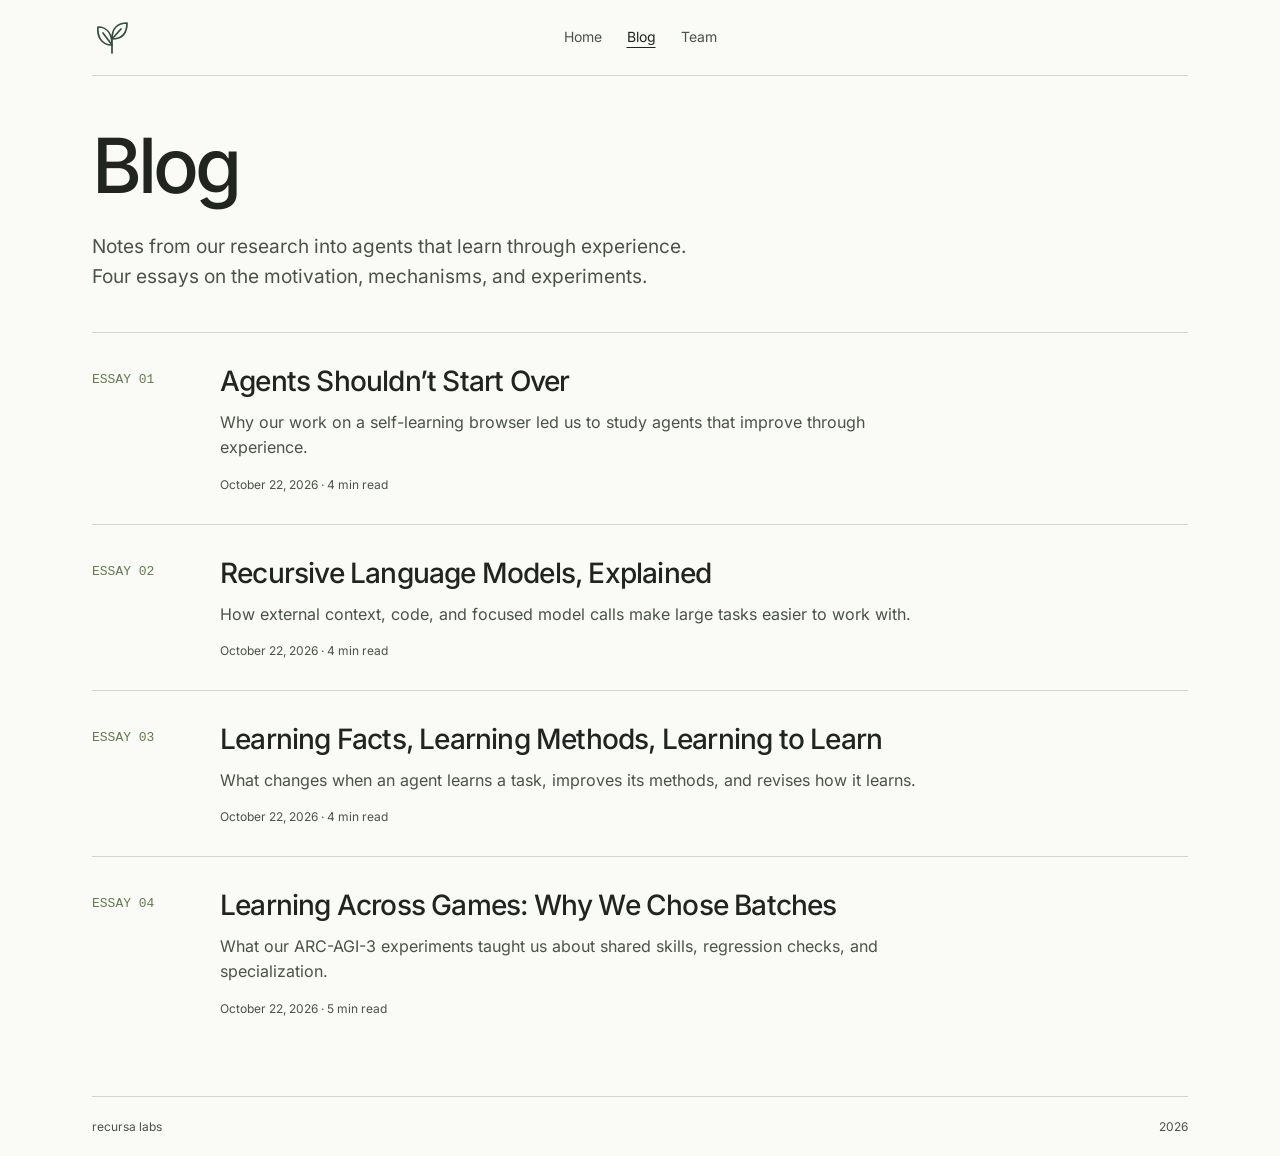
==== blog/index.html @ 312b88f4 "Publish four continual-learning research essays" ====
<!doctype html>
<html lang="en">
<head>
<meta charset="utf-8">
<meta name="viewport" content="width=device-width, initial-scale=1">
<meta name="theme-color" content="#fafaf7">
<title>Blog — recursa labs</title>
<meta name="description" content="Notes from our research into agents that learn through experience.">
<link rel="canonical" href="https://recursa-labs.github.io/blog/">
<meta property="og:type" content="website">
<meta property="og:title" content="Blog">
<meta property="og:description" content="Notes from our research into agents that learn through experience.">
<meta property="og:url" content="https://recursa-labs.github.io/blog/">
<meta property="og:site_name" content="recursa labs">
<link rel="icon" type="image/svg+xml" href="/assets/mark.svg">
<link rel="preload" href="/assets/inter-400.ttf" as="font" type="font/ttf" crossorigin>
<link rel="stylesheet" href="/styles.css">
</head>
<body>
<a class="skip-link" href="#main">Skip to content</a>
<div class="page-shell">
<header class="site-header">
<a href="/#/" class="wordmark" aria-label="recursa labs home"><img src="/assets/mark.svg" width="40" height="40" alt=""></a>
<nav aria-label="Main navigation"><a href="/#/">Home</a><a href="/blog/" aria-current="page">Blog</a><a href="/#/team">Team</a></nav>
</header>
<main id="main" tabindex="-1"><section class="secondary-view" aria-labelledby="blog-title"><h1 id="blog-title">Blog</h1><p class="blog-intro">Notes from our research into agents that learn through experience. Four essays on the motivation, mechanisms, and experiments.</p><ol class="post-list">
<li><a class="post-card" href="/blog/agents-shouldnt-start-over/"><span class="post-number">ESSAY 01</span><div><h2>Agents Shouldn’t Start Over</h2><p>Why our work on a self-learning browser led us to study agents that improve through experience.</p><span class="post-meta">October 22, 2026 · 4 min read</span></div></a></li>
<li><a class="post-card" href="/blog/recursive-language-models/"><span class="post-number">ESSAY 02</span><div><h2>Recursive Language Models, Explained</h2><p>How external context, code, and focused model calls make large tasks easier to work with.</p><span class="post-meta">October 22, 2026 · 4 min read</span></div></a></li>
<li><a class="post-card" href="/blog/learning-to-learn/"><span class="post-number">ESSAY 03</span><div><h2>Learning Facts, Learning Methods, Learning to Learn</h2><p>What changes when an agent learns a task, improves its methods, and revises how it learns.</p><span class="post-meta">October 22, 2026 · 4 min read</span></div></a></li>
<li><a class="post-card" href="/blog/learning-across-games/"><span class="post-number">ESSAY 04</span><div><h2>Learning Across Games: Why We Chose Batches</h2><p>What our ARC-AGI-3 experiments taught us about shared skills, regression checks, and specialization.</p><span class="post-meta">October 22, 2026 · 5 min read</span></div></a></li>
</ol></section></main>
<footer class="site-footer"><span>recursa labs</span><span>2026</span></footer>
</div>
</body>
</html>
---- styles.css ----
@font-face{font-family:Inter;src:url('./assets/inter-400.ttf') format('truetype');font-weight:400;font-display:swap}
@font-face{font-family:Inter;src:url('./assets/inter-500.ttf') format('truetype');font-weight:500;font-display:swap}
@font-face{font-family:Inter;src:url('./assets/inter-600.ttf') format('truetype');font-weight:600;font-display:swap}
:root{--paper:#fafaf7;--ink:#20251f;--muted:#4b5347;--line:#d0d5c9;--green:#627b4e}
*{box-sizing:border-box}html{scroll-padding-top:90px}body{margin:0;background:var(--paper);color:var(--ink);font:400 16px/1.6 Inter,Arial,sans-serif;-webkit-font-smoothing:antialiased}a{color:inherit;text-underline-offset:5px}button{font:inherit;cursor:pointer}a:focus-visible,button:focus-visible{outline:2px solid var(--green);outline-offset:5px}h1,p,figure,dl,dd{margin:0}h1{font-size:76px;font-weight:500;line-height:1.1;letter-spacing:-4px}.page-shell{max-width:1160px;padding:0 32px;margin:auto}.site-header{position:sticky;top:0;z-index:10;display:grid;grid-template-columns:1fr auto 1fr;align-items:center;gap:24px;min-height:76px;border-bottom:1px solid var(--line);background:var(--paper)}.wordmark{display:flex;justify-self:start;align-items:center;text-decoration:none}.wordmark img{display:block;width:40px;height:40px}nav{display:flex;gap:25px;margin:0;font-size:14px}nav a{text-decoration:none;color:var(--muted)}nav a:hover,nav a[aria-current=page]{color:var(--ink);text-decoration:underline}
.hero{display:grid;grid-template-columns:minmax(0,1fr) minmax(0,1.2fr);align-items:center;gap:8px;padding:28px 0 36px}.hero-study{position:relative;min-width:0;margin:0;padding:0;isolation:isolate}.hero-study:before{content:'';position:absolute;inset:2% 0 10%;z-index:-1;background:radial-gradient(ellipse,#e8eddf 0%,#f0f2e9 35%,transparent 70%)}#learning-field{display:block;width:100%;height:450px}.hero-copy{position:relative;z-index:1;padding:0 0 0 8px;transform:translateY(-44px)}.hero-copy h1{font-size:clamp(48px,6vw,76px);white-space:nowrap}.brand-dot{color:var(--green)}.hero-intro{max-width:440px;margin:22px 0 0;font-size:21px;line-height:1.55;letter-spacing:-.3px}.hero-intro br{display:block;content:'';margin-bottom:12px}.tree-annotations{font:9px monospace;letter-spacing:.4px;fill:#64725b}.tree-annotations text{paint-order:stroke;stroke:var(--paper);stroke-width:4px;stroke-linejoin:round}.tree-annotations path{fill:none;stroke:#a4af98;stroke-width:.7}.candidate-markers circle{fill:var(--paper);stroke:#627b4e;stroke-width:1}.generation-labels{opacity:.65}
.research-sections{border-top:1px solid var(--line)}.table-row{min-width:0}.research-sections .table-row{display:grid;grid-template-columns:minmax(180px,1fr) minmax(0,2.5fr);gap:48px;padding:28px 0;border-bottom:1px solid var(--line)}.research-sections .table-row:last-child{border-bottom:0}.research-sections .table-row dt{margin:0}.research-sections .table-row dd{padding:0;max-width:720px}.table-row dt{display:flex;align-items:baseline;gap:16px;font-size:24px;font-weight:500;letter-spacing:-.7px;line-height:1.3;margin-bottom:16px}.section-index{font:400 11px/1.4 monospace;letter-spacing:0;color:var(--green)}.table-row dd{padding-left:30px}.research-sections ul{margin:0;padding-left:20px}.research-sections li{padding-left:4px}.research-sections li+li{margin-top:10px}.research-sections li::marker{color:var(--green);font-size:.75em}dd a{display:inline-block;margin-right:24px;color:var(--ink);text-decoration-color:var(--green)}.lab-note{border-top:1px solid var(--line);padding:36px 0;text-align:center;font-size:32px;font-weight:500;line-height:1.3;letter-spacing:-1px}.lab-note span{color:var(--green)}.site-footer{display:flex;justify-content:space-between;border-top:1px solid var(--line);padding:20px 0;color:var(--muted);font-size:12px}.secondary-view{padding:48px 0;min-height:60vh}.secondary-view h1{margin-bottom:36px}.secondary-view .table-row{border-top:1px solid var(--line);padding-top:24px}.secondary-view dd{padding:0}.skip-link{position:fixed;top:8px;left:8px;padding:8px 16px;background:var(--ink);color:var(--paper);transform:translateY(-200%);z-index:20}.skip-link:focus{transform:none}.noscript-note{padding:16px;text-align:center;font-size:12px}[hidden]{display:none!important}
@media(max-width:800px){.research-sections .table-row{gap:28px}.page-shell{padding:0 24px}#learning-field{height:380px}h1{font-size:66px}.hero-intro{font-size:20px}.table-row dt{font-size:22px}}
@media(max-width:600px){.site-header{gap:16px;min-height:64px}.wordmark{font-size:18px}nav{gap:16px}.hero{grid-template-columns:1fr;gap:0;padding:32px 0 28px}.hero-copy{padding:0}.hero-copy h1{font-size:56px}.hero-study{margin-top:12px}#learning-field{height:320px}h1{font-size:56px;letter-spacing:-3px}.hero-intro{font-size:18px;margin-top:16px}.hero-intro br{display:none}.research-sections .table-row{grid-template-columns:1fr;gap:14px;padding:24px 0}.table-row dt{margin-bottom:12px}.lab-note{font-size:28px;padding:28px 0}.page-shell{padding:0 20px}}
@media(max-width:370px){.site-header{gap:10px}nav{gap:12px;font-size:13px}.wordmark{font-size:16px}h1,.hero-copy h1{font-size:48px}#learning-field{height:280px}}
@media(prefers-reduced-motion:reduce){*,*::before,*::after{scroll-behavior:auto!important}}

main:focus{outline:none}

.blog-intro{max-width:620px;color:var(--muted);font-size:19px;margin:-12px 0 40px}
.post-list{list-style:none;padding:0;margin:0}
.post-list li{border-top:1px solid var(--line)}
.post-card{display:grid;grid-template-columns:100px 1fr;gap:28px;padding:30px 0;text-decoration:none}
.post-card:hover h2{text-decoration:underline;text-decoration-color:var(--green);text-underline-offset:6px}
.post-card .post-number{padding-top:7px;font:13px/1.5 monospace;color:var(--green)}
.post-card h2{font-size:28px;line-height:1.3;font-weight:500;letter-spacing:-.8px;margin:0 0 10px}
.post-card p{max-width:700px;color:var(--muted)}
.post-card .post-meta{display:block;margin-top:14px;font-size:12px;color:var(--muted)}
.article{max-width:760px;margin:0 auto;padding:44px 0 64px;overflow-wrap:break-word}
.article-back{font-size:13px;color:var(--muted)}
.article-header{padding:38px 0 34px;border-bottom:1px solid var(--line);margin-bottom:34px}
.article-kicker{font:12px/1.5 monospace;color:var(--green);letter-spacing:.6px;margin-bottom:16px}
.article h1{font-size:clamp(36px,4.5vw,56px);line-height:1.12;letter-spacing:-2px;text-wrap:balance}
.article-deck{font-size:21px;line-height:1.55;color:var(--muted);margin-top:22px}
.article-meta{font-size:12px;color:var(--muted);margin-top:24px}
.article-body{font-size:17px;line-height:1.85}
.article-body p{margin:0 0 23px}
.article-body h2{font-size:27px;line-height:1.3;font-weight:500;letter-spacing:-.6px;margin:42px 0 18px}
.article-body a{ text-decoration-color:var(--green)}
.article-body ul,.article-body ol{padding-left:24px;margin:0 0 24px}
.article-body li{padding-left:4px;margin:0 0 16px}
.article-body li::marker{color:var(--green)}
.article-body strong{font-weight:600}
.article-body figure{margin:34px 0}
.article-body figure>a{display:block;border:1px solid var(--line);border-radius:8px;overflow:hidden}
.article-body figure img{display:block;width:100%;height:auto}
.article-body figcaption{font-size:13px;line-height:1.65;color:var(--muted);margin-top:12px}
.figure-expand{display:block;font-size:12px;margin-top:6px}
.series-nav{border-top:1px solid var(--line);margin-top:44px;padding-top:28px;font-size:14px}
.series-nav h2{font-size:16px;font-weight:500;margin:0 0 16px}
.series-nav ol{margin:0;padding-left:22px}
.series-nav li{padding:5px 0}
.series-nav [aria-current=page]{color:var(--muted)}
@media(max-width:600px){.post-card{grid-template-columns:1fr;gap:8px;padding:24px 0}.post-card h2{font-size:25px}.article{padding-top:28px}.article-header{padding:28px 0}.article h1{font-size:38px;letter-spacing:-1.4px}.article-deck{font-size:19px}.article-body{font-size:16px;line-height:1.8}.article-body h2{font-size:24px}.article-body figure{margin:28px -8px}.blog-intro{font-size:17px}}
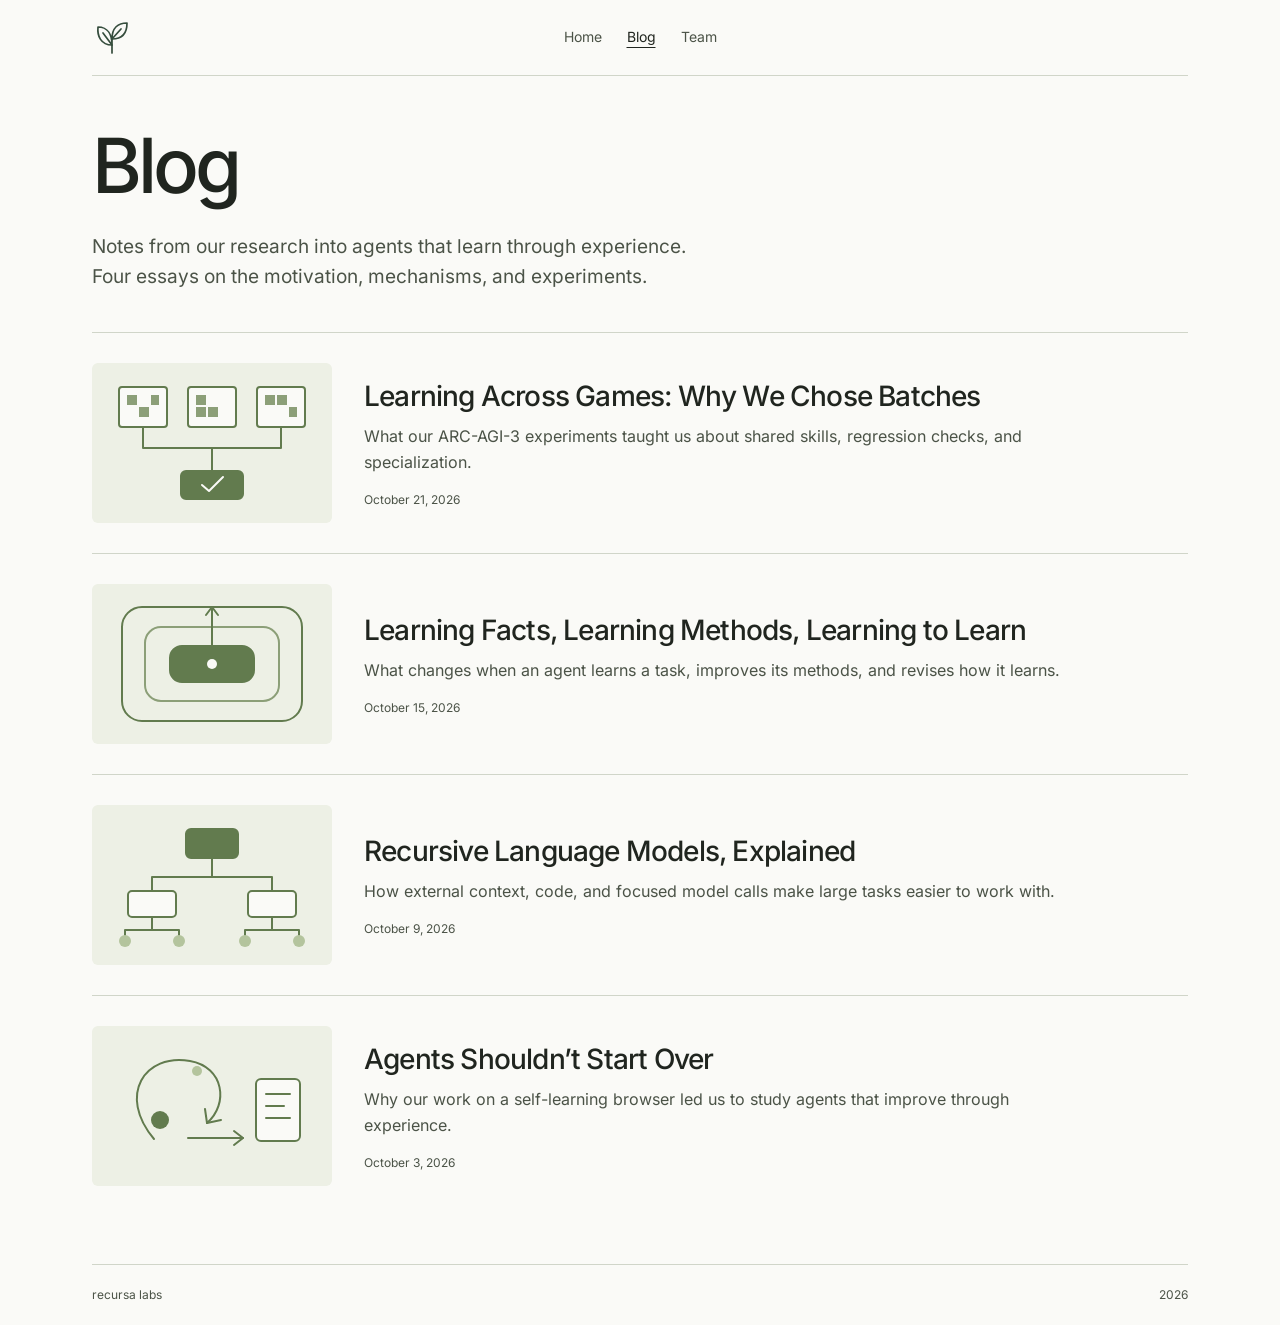
==== commit bed9f483: "Refresh blog presentation and add researcher profiles" ====
--- a/blog/index.html
+++ b/blog/index.html
@@ -24,10 +24,10 @@
 <nav aria-label="Main navigation"><a href="/#/">Home</a><a href="/blog/" aria-current="page">Blog</a><a href="/#/team">Team</a></nav>
 </header>
 <main id="main" tabindex="-1"><section class="secondary-view" aria-labelledby="blog-title"><h1 id="blog-title">Blog</h1><p class="blog-intro">Notes from our research into agents that learn through experience. Four essays on the motivation, mechanisms, and experiments.</p><ol class="post-list">
-<li><a class="post-card" href="/blog/agents-shouldnt-start-over/"><span class="post-number">ESSAY 01</span><div><h2>Agents Shouldn’t Start Over</h2><p>Why our work on a self-learning browser led us to study agents that improve through experience.</p><span class="post-meta">October 22, 2026 · 4 min read</span></div></a></li>
-<li><a class="post-card" href="/blog/recursive-language-models/"><span class="post-number">ESSAY 02</span><div><h2>Recursive Language Models, Explained</h2><p>How external context, code, and focused model calls make large tasks easier to work with.</p><span class="post-meta">October 22, 2026 · 4 min read</span></div></a></li>
-<li><a class="post-card" href="/blog/learning-to-learn/"><span class="post-number">ESSAY 03</span><div><h2>Learning Facts, Learning Methods, Learning to Learn</h2><p>What changes when an agent learns a task, improves its methods, and revises how it learns.</p><span class="post-meta">October 22, 2026 · 4 min read</span></div></a></li>
-<li><a class="post-card" href="/blog/learning-across-games/"><span class="post-number">ESSAY 04</span><div><h2>Learning Across Games: Why We Chose Batches</h2><p>What our ARC-AGI-3 experiments taught us about shared skills, regression checks, and specialization.</p><span class="post-meta">October 22, 2026 · 5 min read</span></div></a></li>
+<li><a class="post-card" href="/blog/learning-across-games/"><img class="post-thumbnail" src="/assets/blog/learning-across-games-cover.svg" width="240" height="160" alt=""><div><h2>Learning Across Games: Why We Chose Batches</h2><p>What our ARC-AGI-3 experiments taught us about shared skills, regression checks, and specialization.</p><span class="post-meta"><time datetime="2026-10-21">October 21, 2026</time></span></div></a></li>
+<li><a class="post-card" href="/blog/learning-to-learn/"><img class="post-thumbnail" src="/assets/blog/learning-to-learn-cover.svg" width="240" height="160" alt=""><div><h2>Learning Facts, Learning Methods, Learning to Learn</h2><p>What changes when an agent learns a task, improves its methods, and revises how it learns.</p><span class="post-meta"><time datetime="2026-10-15">October 15, 2026</time></span></div></a></li>
+<li><a class="post-card" href="/blog/recursive-language-models/"><img class="post-thumbnail" src="/assets/blog/recursive-language-models-cover.svg" width="240" height="160" alt=""><div><h2>Recursive Language Models, Explained</h2><p>How external context, code, and focused model calls make large tasks easier to work with.</p><span class="post-meta"><time datetime="2026-10-09">October 9, 2026</time></span></div></a></li>
+<li><a class="post-card" href="/blog/agents-shouldnt-start-over/"><img class="post-thumbnail" src="/assets/blog/agents-shouldnt-start-over-cover.svg" width="240" height="160" alt=""><div><h2>Agents Shouldn’t Start Over</h2><p>Why our work on a self-learning browser led us to study agents that improve through experience.</p><span class="post-meta"><time datetime="2026-10-03">October 3, 2026</time></span></div></a></li>
 </ol></section></main>
 <footer class="site-footer"><span>recursa labs</span><span>2026</span></footer>
 </div>
--- a/styles.css
+++ b/styles.css
@@ -12,12 +12,14 @@
 
 main:focus{outline:none}
 
+[data-view="home"] h1,.research-sections dt,.lab-note{font-family:Georgia,"Times New Roman",serif;letter-spacing:-.025em}
+
 .blog-intro{max-width:620px;color:var(--muted);font-size:19px;margin:-12px 0 40px}
 .post-list{list-style:none;padding:0;margin:0}
 .post-list li{border-top:1px solid var(--line)}
-.post-card{display:grid;grid-template-columns:100px 1fr;gap:28px;padding:30px 0;text-decoration:none}
+.post-card{display:grid;grid-template-columns:240px minmax(0,1fr);align-items:center;gap:32px;padding:30px 0;text-decoration:none}
 .post-card:hover h2{text-decoration:underline;text-decoration-color:var(--green);text-underline-offset:6px}
-.post-card .post-number{padding-top:7px;font:13px/1.5 monospace;color:var(--green)}
+.post-thumbnail{display:block;width:100%;height:auto;border-radius:6px}
 .post-card h2{font-size:28px;line-height:1.3;font-weight:500;letter-spacing:-.8px;margin:0 0 10px}
 .post-card p{max-width:700px;color:var(--muted)}
 .post-card .post-meta{display:block;margin-top:14px;font-size:12px;color:var(--muted)}
@@ -46,4 +48,16 @@
 .series-nav ol{margin:0;padding-left:22px}
 .series-nav li{padding:5px 0}
 .series-nav [aria-current=page]{color:var(--muted)}
-@media(max-width:600px){.post-card{grid-template-columns:1fr;gap:8px;padding:24px 0}.post-card h2{font-size:25px}.article{padding-top:28px}.article-header{padding:28px 0}.article h1{font-size:38px;letter-spacing:-1.4px}.article-deck{font-size:19px}.article-body{font-size:16px;line-height:1.8}.article-body h2{font-size:24px}.article-body figure{margin:28px -8px}.blog-intro{font-size:17px}}
+@media(max-width:600px){.post-card{grid-template-columns:1fr;gap:20px;padding:24px 0}.post-thumbnail{max-width:360px}.post-card h2{font-size:25px}.article{padding-top:28px}.article-header{padding:28px 0}.article h1{font-size:38px;letter-spacing:-1.4px}.article-deck{font-size:19px}.article-body{font-size:16px;line-height:1.8}.article-body h2{font-size:24px}.article-body figure{margin:28px -8px}.blog-intro{font-size:17px}}
+
+.team-grid{display:grid;grid-template-columns:repeat(2,minmax(0,1fr));gap:64px;border-top:1px solid var(--line);padding-top:32px}
+.team-photo{display:block;width:160px;height:160px;object-fit:cover;border-radius:50%;margin-bottom:24px}
+.team-profile h2{font-size:28px;font-weight:500;line-height:1.3;letter-spacing:-.7px;margin:0 0 6px}
+.team-profile h2 a{text-decoration:none}
+.team-profile h2 a:hover{text-decoration:underline}
+.team-role{font-size:14px;color:var(--green);margin-bottom:20px}
+.team-profile ul{padding-left:20px;margin:0 0 24px;color:var(--muted)}
+.team-profile li+li{margin-top:10px}
+.team-profile li::marker{color:var(--green)}
+.profile-link{font-size:14px;text-decoration-color:var(--green)}
+@media(max-width:600px){.team-grid{grid-template-columns:1fr;gap:40px}.team-profile+.team-profile{border-top:1px solid var(--line);padding-top:32px}}
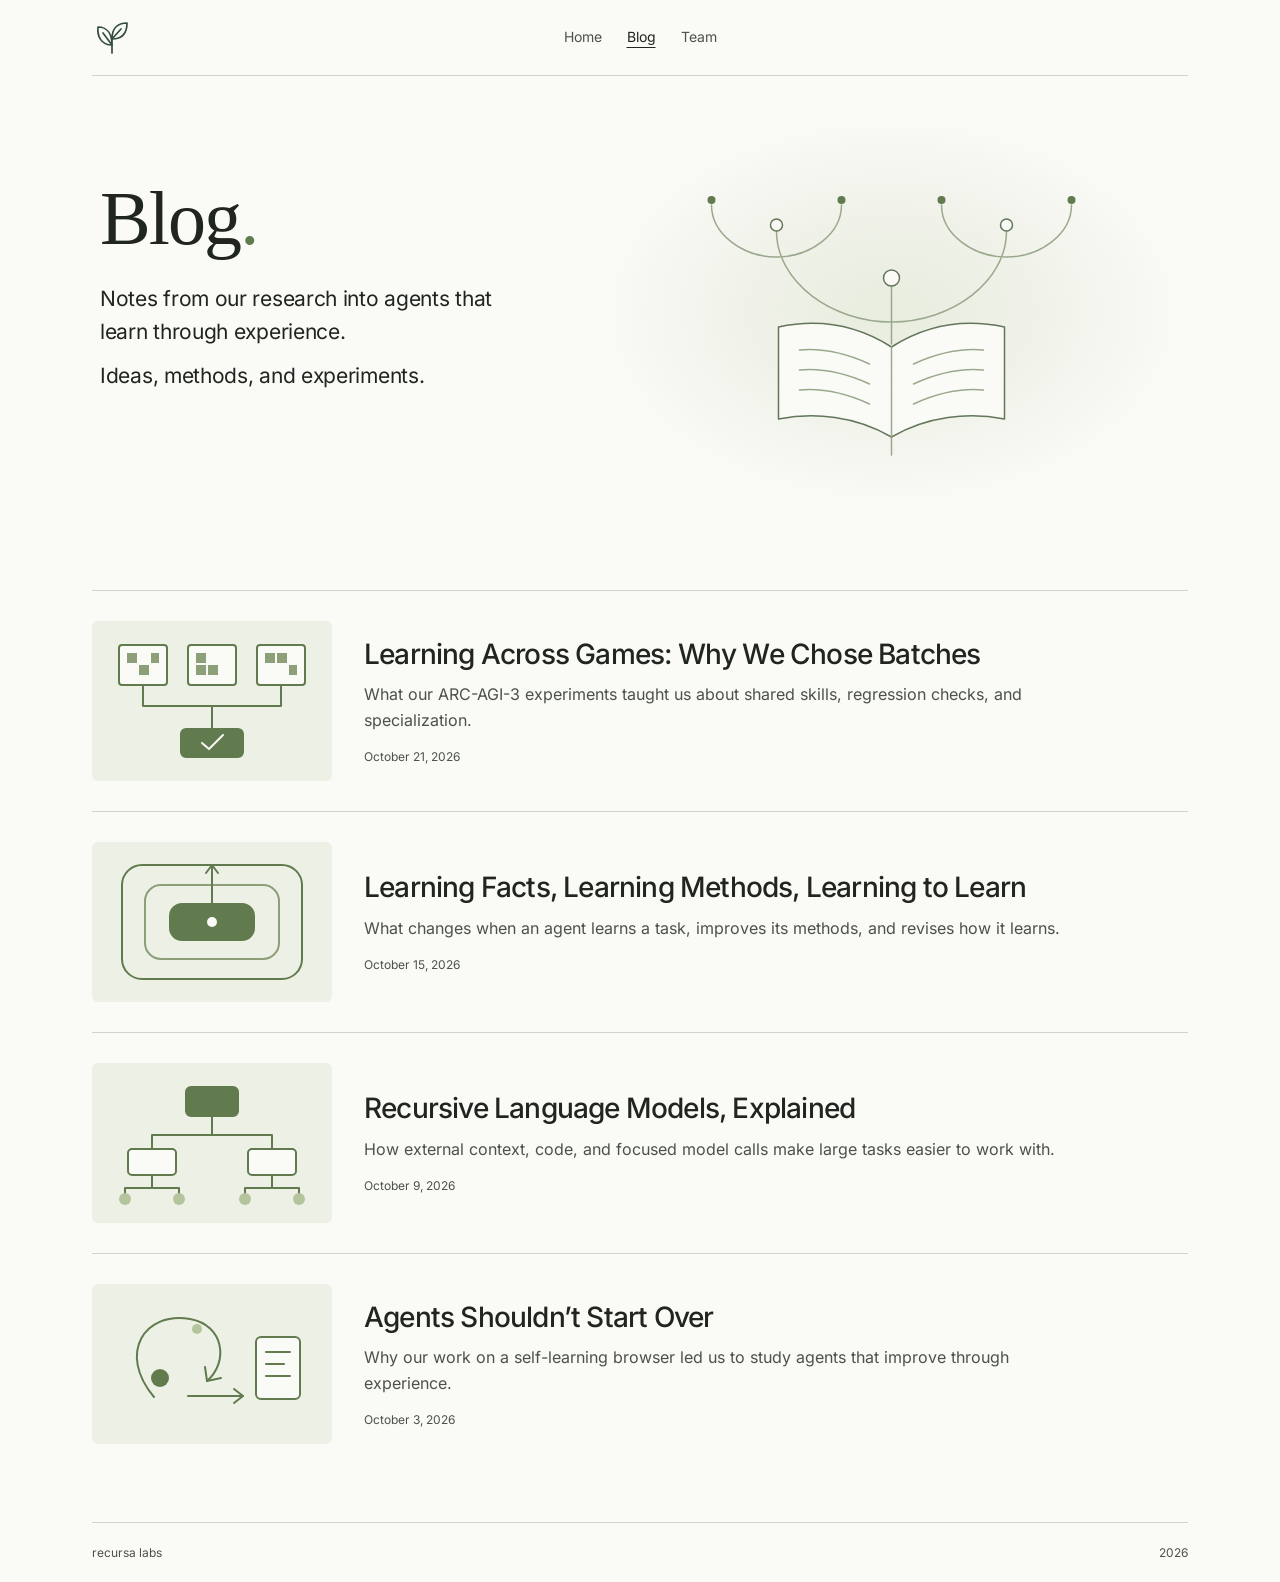
==== commit 4ec6feb7: "Align page heroes and arrange researcher profiles in rows" ====
--- a/blog/index.html
+++ b/blog/index.html
@@ -23,7 +23,7 @@
 <a href="/#/" class="wordmark" aria-label="recursa labs home"><img src="/assets/mark.svg" width="40" height="40" alt=""></a>
 <nav aria-label="Main navigation"><a href="/#/">Home</a><a href="/blog/" aria-current="page">Blog</a><a href="/#/team">Team</a></nav>
 </header>
-<main id="main" tabindex="-1"><section class="secondary-view" aria-labelledby="blog-title"><h1 id="blog-title">Blog</h1><p class="blog-intro">Notes from our research into agents that learn through experience. Four essays on the motivation, mechanisms, and experiments.</p><ol class="post-list">
+<main id="main" tabindex="-1"><section class="secondary-view page-view" aria-labelledby="blog-title"><header class="hero"><div class="hero-copy"><h1 id="blog-title">Blog<span class="brand-dot">.</span></h1><p class="hero-intro">Notes from our research into agents that learn through experience.<br>Ideas, methods, and experiments.</p></div><div class="hero-study"><img class="hero-illustration" src="/assets/blog-hero.svg" width="500" height="450" alt="Research notes branching into connected ideas"></div></header><ol class="post-list">
 <li><a class="post-card" href="/blog/learning-across-games/"><img class="post-thumbnail" src="/assets/blog/learning-across-games-cover.svg" width="240" height="160" alt=""><div><h2>Learning Across Games: Why We Chose Batches</h2><p>What our ARC-AGI-3 experiments taught us about shared skills, regression checks, and specialization.</p><span class="post-meta"><time datetime="2026-10-21">October 21, 2026</time></span></div></a></li>
 <li><a class="post-card" href="/blog/learning-to-learn/"><img class="post-thumbnail" src="/assets/blog/learning-to-learn-cover.svg" width="240" height="160" alt=""><div><h2>Learning Facts, Learning Methods, Learning to Learn</h2><p>What changes when an agent learns a task, improves its methods, and revises how it learns.</p><span class="post-meta"><time datetime="2026-10-15">October 15, 2026</time></span></div></a></li>
 <li><a class="post-card" href="/blog/recursive-language-models/"><img class="post-thumbnail" src="/assets/blog/recursive-language-models-cover.svg" width="240" height="160" alt=""><div><h2>Recursive Language Models, Explained</h2><p>How external context, code, and focused model calls make large tasks easier to work with.</p><span class="post-meta"><time datetime="2026-10-09">October 9, 2026</time></span></div></a></li>
--- a/styles.css
+++ b/styles.css
@@ -3,18 +3,18 @@
 @font-face{font-family:Inter;src:url('./assets/inter-600.ttf') format('truetype');font-weight:600;font-display:swap}
 :root{--paper:#fafaf7;--ink:#20251f;--muted:#4b5347;--line:#d0d5c9;--green:#627b4e}
 *{box-sizing:border-box}html{scroll-padding-top:90px}body{margin:0;background:var(--paper);color:var(--ink);font:400 16px/1.6 Inter,Arial,sans-serif;-webkit-font-smoothing:antialiased}a{color:inherit;text-underline-offset:5px}button{font:inherit;cursor:pointer}a:focus-visible,button:focus-visible{outline:2px solid var(--green);outline-offset:5px}h1,p,figure,dl,dd{margin:0}h1{font-size:76px;font-weight:500;line-height:1.1;letter-spacing:-4px}.page-shell{max-width:1160px;padding:0 32px;margin:auto}.site-header{position:sticky;top:0;z-index:10;display:grid;grid-template-columns:1fr auto 1fr;align-items:center;gap:24px;min-height:76px;border-bottom:1px solid var(--line);background:var(--paper)}.wordmark{display:flex;justify-self:start;align-items:center;text-decoration:none}.wordmark img{display:block;width:40px;height:40px}nav{display:flex;gap:25px;margin:0;font-size:14px}nav a{text-decoration:none;color:var(--muted)}nav a:hover,nav a[aria-current=page]{color:var(--ink);text-decoration:underline}
-.hero{display:grid;grid-template-columns:minmax(0,1fr) minmax(0,1.2fr);align-items:center;gap:8px;padding:28px 0 36px}.hero-study{position:relative;min-width:0;margin:0;padding:0;isolation:isolate}.hero-study:before{content:'';position:absolute;inset:2% 0 10%;z-index:-1;background:radial-gradient(ellipse,#e8eddf 0%,#f0f2e9 35%,transparent 70%)}#learning-field{display:block;width:100%;height:450px}.hero-copy{position:relative;z-index:1;padding:0 0 0 8px;transform:translateY(-44px)}.hero-copy h1{font-size:clamp(48px,6vw,76px);white-space:nowrap}.brand-dot{color:var(--green)}.hero-intro{max-width:440px;margin:22px 0 0;font-size:21px;line-height:1.55;letter-spacing:-.3px}.hero-intro br{display:block;content:'';margin-bottom:12px}.tree-annotations{font:9px monospace;letter-spacing:.4px;fill:#64725b}.tree-annotations text{paint-order:stroke;stroke:var(--paper);stroke-width:4px;stroke-linejoin:round}.tree-annotations path{fill:none;stroke:#a4af98;stroke-width:.7}.candidate-markers circle{fill:var(--paper);stroke:#627b4e;stroke-width:1}.generation-labels{opacity:.65}
+.hero{display:grid;grid-template-columns:minmax(0,1fr) minmax(0,1.2fr);align-items:center;gap:8px;padding:28px 0 36px}.hero-study{position:relative;min-width:0;margin:0;padding:0;isolation:isolate}.hero-study:before{content:'';position:absolute;inset:2% 0 10%;z-index:-1;background:radial-gradient(ellipse,#e8eddf 0%,#f0f2e9 35%,transparent 70%)}#learning-field,.hero-illustration{display:block;width:100%;height:450px}.hero-copy{position:relative;z-index:1;padding:0 0 0 8px;transform:translateY(-44px)}.hero-copy h1{font-size:clamp(48px,6vw,76px);white-space:nowrap}.brand-dot{color:var(--green)}.hero-intro{max-width:440px;margin:22px 0 0;font-size:21px;line-height:1.55;letter-spacing:-.3px}.hero-intro br{display:block;content:'';margin-bottom:12px}.tree-annotations{font:9px monospace;letter-spacing:.4px;fill:#64725b}.tree-annotations text{paint-order:stroke;stroke:var(--paper);stroke-width:4px;stroke-linejoin:round}.tree-annotations path{fill:none;stroke:#a4af98;stroke-width:.7}.candidate-markers circle{fill:var(--paper);stroke:#627b4e;stroke-width:1}.generation-labels{opacity:.65}
 .research-sections{border-top:1px solid var(--line)}.table-row{min-width:0}.research-sections .table-row{display:grid;grid-template-columns:minmax(180px,1fr) minmax(0,2.5fr);gap:48px;padding:28px 0;border-bottom:1px solid var(--line)}.research-sections .table-row:last-child{border-bottom:0}.research-sections .table-row dt{margin:0}.research-sections .table-row dd{padding:0;max-width:720px}.table-row dt{display:flex;align-items:baseline;gap:16px;font-size:24px;font-weight:500;letter-spacing:-.7px;line-height:1.3;margin-bottom:16px}.section-index{font:400 11px/1.4 monospace;letter-spacing:0;color:var(--green)}.table-row dd{padding-left:30px}.research-sections ul{margin:0;padding-left:20px}.research-sections li{padding-left:4px}.research-sections li+li{margin-top:10px}.research-sections li::marker{color:var(--green);font-size:.75em}dd a{display:inline-block;margin-right:24px;color:var(--ink);text-decoration-color:var(--green)}.lab-note{border-top:1px solid var(--line);padding:36px 0;text-align:center;font-size:32px;font-weight:500;line-height:1.3;letter-spacing:-1px}.lab-note span{color:var(--green)}.site-footer{display:flex;justify-content:space-between;border-top:1px solid var(--line);padding:20px 0;color:var(--muted);font-size:12px}.secondary-view{padding:48px 0;min-height:60vh}.secondary-view h1{margin-bottom:36px}.secondary-view .table-row{border-top:1px solid var(--line);padding-top:24px}.secondary-view dd{padding:0}.skip-link{position:fixed;top:8px;left:8px;padding:8px 16px;background:var(--ink);color:var(--paper);transform:translateY(-200%);z-index:20}.skip-link:focus{transform:none}.noscript-note{padding:16px;text-align:center;font-size:12px}[hidden]{display:none!important}
-@media(max-width:800px){.research-sections .table-row{gap:28px}.page-shell{padding:0 24px}#learning-field{height:380px}h1{font-size:66px}.hero-intro{font-size:20px}.table-row dt{font-size:22px}}
-@media(max-width:600px){.site-header{gap:16px;min-height:64px}.wordmark{font-size:18px}nav{gap:16px}.hero{grid-template-columns:1fr;gap:0;padding:32px 0 28px}.hero-copy{padding:0}.hero-copy h1{font-size:56px}.hero-study{margin-top:12px}#learning-field{height:320px}h1{font-size:56px;letter-spacing:-3px}.hero-intro{font-size:18px;margin-top:16px}.hero-intro br{display:none}.research-sections .table-row{grid-template-columns:1fr;gap:14px;padding:24px 0}.table-row dt{margin-bottom:12px}.lab-note{font-size:28px;padding:28px 0}.page-shell{padding:0 20px}}
-@media(max-width:370px){.site-header{gap:10px}nav{gap:12px;font-size:13px}.wordmark{font-size:16px}h1,.hero-copy h1{font-size:48px}#learning-field{height:280px}}
+@media(max-width:800px){.research-sections .table-row{gap:28px}.page-shell{padding:0 24px}#learning-field,.hero-illustration{height:380px}h1{font-size:66px}.hero-intro{font-size:20px}.table-row dt{font-size:22px}}
+@media(max-width:600px){.site-header{gap:16px;min-height:64px}.wordmark{font-size:18px}nav{gap:16px}.hero{grid-template-columns:1fr;gap:0;padding:32px 0 28px}.hero-copy{padding:0;transform:none}.hero-copy h1{font-size:56px}.hero-study{margin-top:12px}#learning-field,.hero-illustration{height:320px}h1{font-size:56px;letter-spacing:-3px}.hero-intro{font-size:18px;margin-top:16px}.hero-intro br{display:none}.research-sections .table-row{grid-template-columns:1fr;gap:14px;padding:24px 0}.table-row dt{margin-bottom:12px}.lab-note{font-size:28px;padding:28px 0}.page-shell{padding:0 20px}}
+@media(max-width:370px){.site-header{gap:10px}nav{gap:12px;font-size:13px}.wordmark{font-size:16px}h1,.hero-copy h1{font-size:48px}#learning-field,.hero-illustration{height:280px}}
 @media(prefers-reduced-motion:reduce){*,*::before,*::after{scroll-behavior:auto!important}}
 
 main:focus{outline:none}
 
-[data-view="home"] h1,.research-sections dt,.lab-note{font-family:Georgia,"Times New Roman",serif;letter-spacing:-.025em}
+.hero-copy h1,.research-sections dt,.lab-note{font-family:Georgia,"Times New Roman",serif;letter-spacing:-.025em}
 
-.blog-intro{max-width:620px;color:var(--muted);font-size:19px;margin:-12px 0 40px}
+.page-view{padding:0 0 48px}.page-view .hero h1{margin-bottom:0}.hero-illustration{object-fit:contain}
 .post-list{list-style:none;padding:0;margin:0}
 .post-list li{border-top:1px solid var(--line)}
 .post-card{display:grid;grid-template-columns:240px minmax(0,1fr);align-items:center;gap:32px;padding:30px 0;text-decoration:none}
@@ -48,9 +48,9 @@
 .series-nav ol{margin:0;padding-left:22px}
 .series-nav li{padding:5px 0}
 .series-nav [aria-current=page]{color:var(--muted)}
-@media(max-width:600px){.post-card{grid-template-columns:1fr;gap:20px;padding:24px 0}.post-thumbnail{max-width:360px}.post-card h2{font-size:25px}.article{padding-top:28px}.article-header{padding:28px 0}.article h1{font-size:38px;letter-spacing:-1.4px}.article-deck{font-size:19px}.article-body{font-size:16px;line-height:1.8}.article-body h2{font-size:24px}.article-body figure{margin:28px -8px}.blog-intro{font-size:17px}}
+@media(max-width:600px){.post-card{grid-template-columns:1fr;gap:20px;padding:24px 0}.post-thumbnail{max-width:360px}.post-card h2{font-size:25px}.article{padding-top:28px}.article-header{padding:28px 0}.article h1{font-size:38px;letter-spacing:-1.4px}.article-deck{font-size:19px}.article-body{font-size:16px;line-height:1.8}.article-body h2{font-size:24px}.article-body figure{margin:28px -8px}}
 
-.team-grid{display:grid;grid-template-columns:repeat(2,minmax(0,1fr));gap:64px;border-top:1px solid var(--line);padding-top:32px}
+.team-profile{display:grid;grid-template-columns:minmax(220px,1fr) minmax(0,2.5fr);gap:48px;align-items:center;border-top:1px solid var(--line);padding:32px 0}
 .team-photo{display:block;width:160px;height:160px;object-fit:cover;border-radius:50%;margin-bottom:24px}
 .team-profile h2{font-size:28px;font-weight:500;line-height:1.3;letter-spacing:-.7px;margin:0 0 6px}
 .team-profile h2 a{text-decoration:none}
@@ -60,4 +60,4 @@
 .team-profile li+li{margin-top:10px}
 .team-profile li::marker{color:var(--green)}
 .profile-link{font-size:14px;text-decoration-color:var(--green)}
-@media(max-width:600px){.team-grid{grid-template-columns:1fr;gap:40px}.team-profile+.team-profile{border-top:1px solid var(--line);padding-top:32px}}
+@media(max-width:600px){.team-profile{grid-template-columns:1fr;gap:24px}.team-work ul{margin-bottom:0}}
